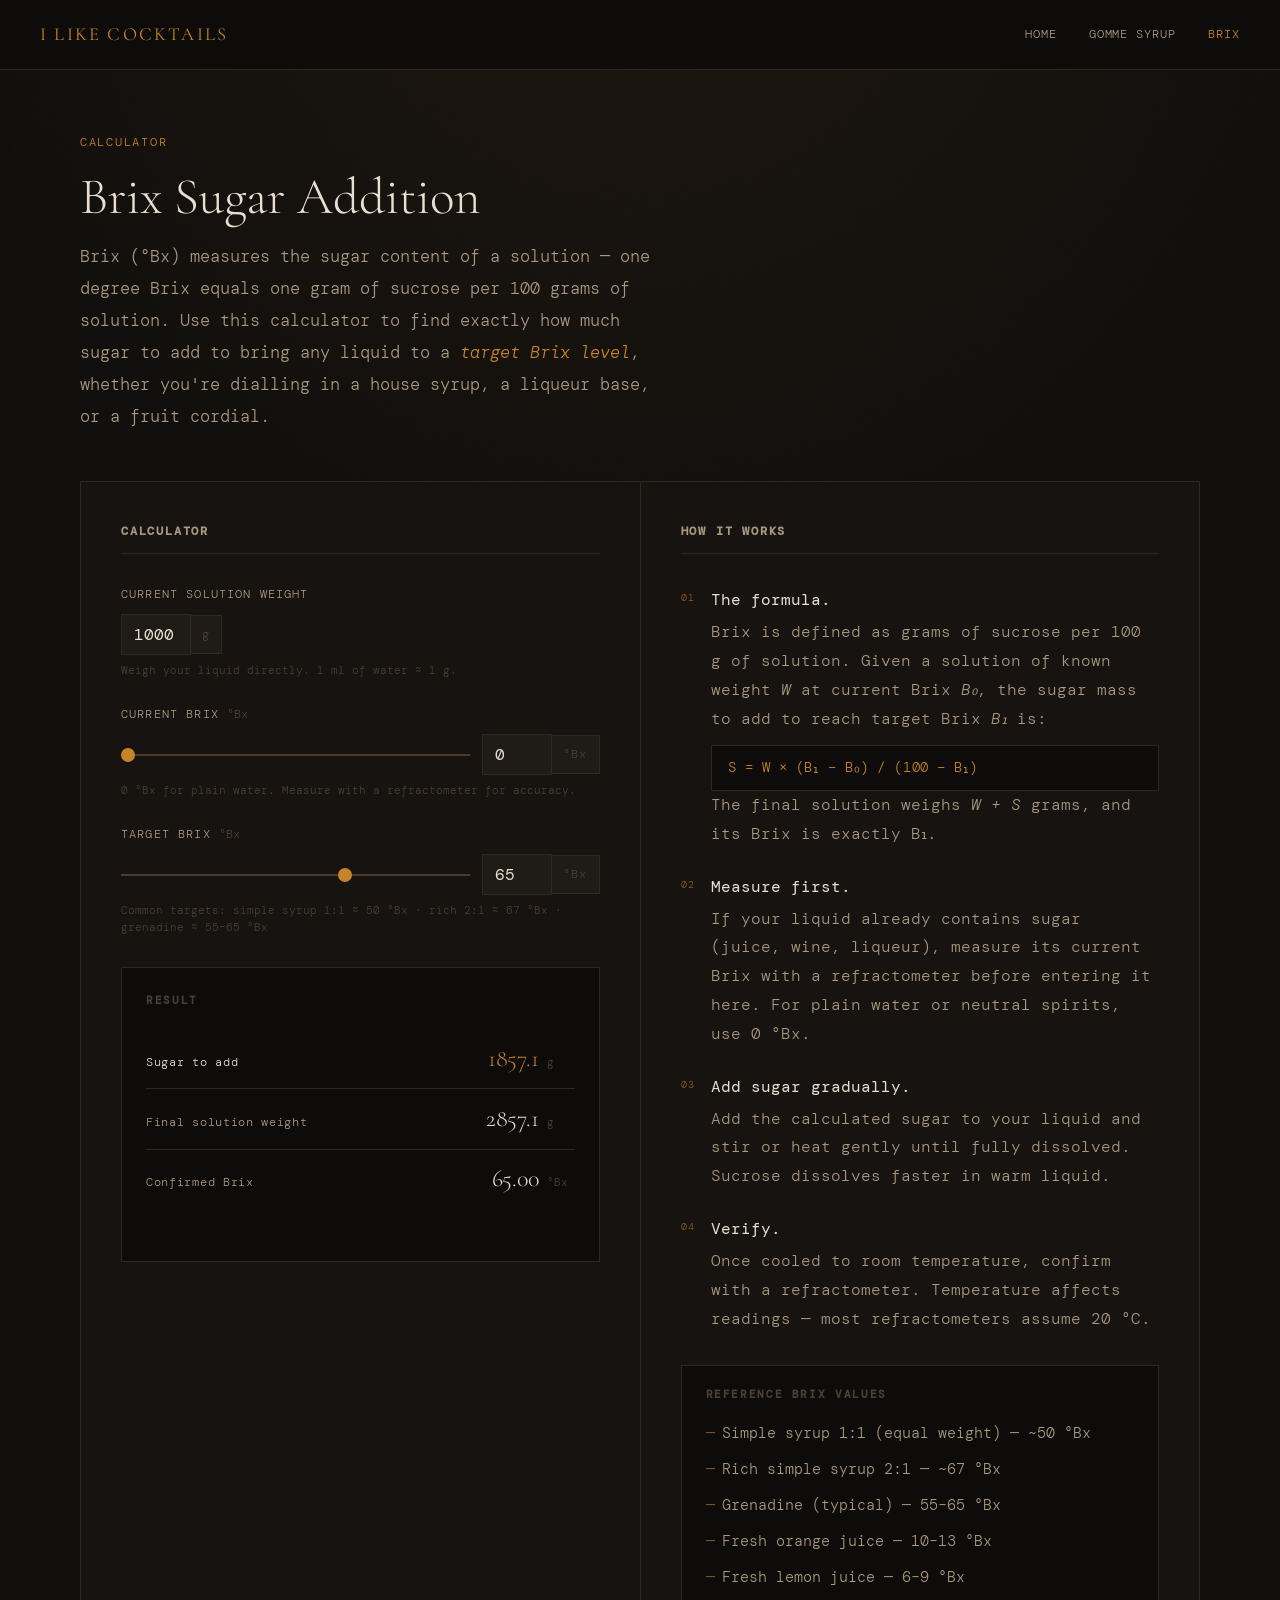
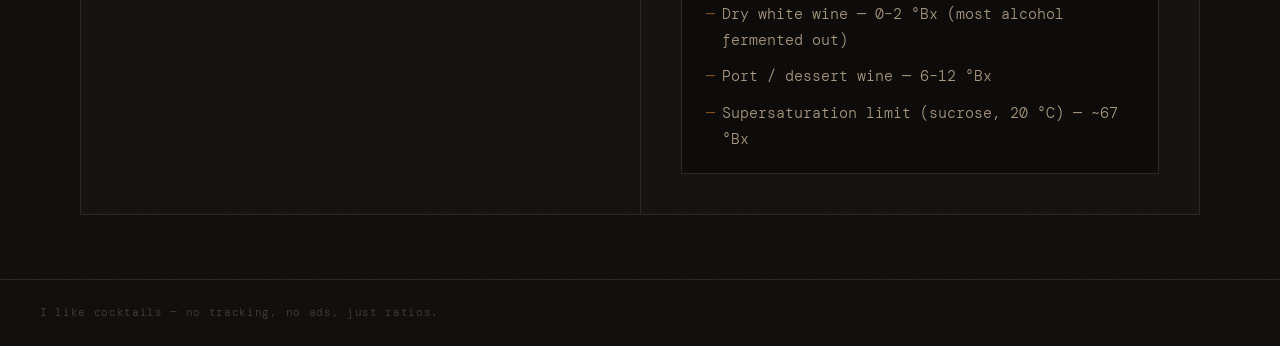
==== brix.html @ 7484436f "🎉(Init): Initial commit" ====
<!DOCTYPE html>
<html lang="en">
<head>
  <meta charset="UTF-8" />
  <meta name="viewport" content="width=device-width, initial-scale=1.0" />
  <title>Brix Calculator — The Syrup Lab</title>
  <link rel="stylesheet" href="style.css" />
</head>
<body>

  <header>
    <a href="index.html" class="logo">I like cocktails</a>
    <nav>
      <a href="index.html">Home</a>
      <a href="gomme.html">Gomme Syrup</a>
      <a href="brix.html" class="active">Brix</a>
    </nav>
  </header>

  <main class="calc-page">

    <div class="calc-header">
      <div class="calc-tag">Calculator</div>
      <h1>Brix Sugar Addition</h1>
      <p class="calc-desc">
        Brix (°Bx) measures the sugar content of a solution — one degree Brix equals
        one gram of sucrose per 100 grams of solution. Use this calculator to find
        exactly how much sugar to add to bring any liquid to a <em>target Brix level</em>,
        whether you're dialling in a house syrup, a liqueur base, or a fruit cordial.
      </p>
    </div>

    <div class="calc-layout">

      <!-- CALCULATOR PANEL -->
      <section class="calc-panel">
        <h2>Calculator</h2>

        <div class="field-group">
          <label for="solution-weight">Current solution weight</label>
          <div class="input-row">
            <input type="number" id="solution-weight" value="1000" min="1" oninput="calculate()" />
            <span class="input-unit">g</span>
          </div>
          <small class="field-hint">Weigh your liquid directly. 1 ml of water ≈ 1 g.</small>
        </div>

        <div class="field-group">
          <label for="current-brix">Current Brix <span class="label-sub">°Bx</span></label>
          <div class="input-row">
            <input type="range" id="current-brix-range" min="0" max="80" value="0" step="0.5"
              oninput="syncCurrentBrixInput(this.value); calculate()" />
            <input type="number" id="current-brix" value="0" min="0" max="80" step="0.5"
              oninput="syncCurrentBrixRange(this.value); calculate()" />
            <span class="input-unit">°Bx</span>
          </div>
          <small class="field-hint">0 °Bx for plain water. Measure with a refractometer for accuracy.</small>
        </div>

        <div class="field-group">
          <label for="target-brix">Target Brix <span class="label-sub">°Bx</span></label>
          <div class="input-row">
            <input type="range" id="target-brix-range" min="1" max="100" value="65" step="0.5"
              oninput="syncTargetBrixInput(this.value); calculate()" />
            <input type="number" id="target-brix" value="65" min="1" max="100" step="0.5"
              oninput="syncTargetBrixRange(this.value); calculate()" />
            <span class="input-unit">°Bx</span>
          </div>
          <small class="field-hint">
            Common targets: simple syrup 1:1 ≈ 50 °Bx · rich 2:1 ≈ 67 °Bx · grenadine ≈ 55–65 °Bx
          </small>
        </div>

        <div class="results-box" id="results-box">
          <h3>Result</h3>
          <div class="results-grid">
            <div class="result-item result-item--total">
              <span class="result-label">Sugar to add</span>
              <span class="result-value" id="res-sugar-add">—</span>
              <span class="result-unit">g</span>
            </div>
            <div class="result-item">
              <span class="result-label">Final solution weight</span>
              <span class="result-value" id="res-final-weight">—</span>
              <span class="result-unit">g</span>
            </div>
            <div class="result-item">
              <span class="result-label">Confirmed Brix</span>
              <span class="result-value" id="res-confirmed-brix">—</span>
              <span class="result-unit">°Bx</span>
            </div>
          </div>
          <div class="error-msg" id="error-msg"></div>
        </div>

      </section>

      <!-- NOTES PANEL -->
      <section class="notes-panel">
        <h2>How it works</h2>

        <ol class="method-steps">
          <li>
            <span class="step-num">01</span>
            <div>
              <strong>The formula.</strong>
              Brix is defined as grams of sucrose per 100 g of solution. Given a solution of
              known weight <em>W</em> at current Brix <em>B₀</em>, the sugar mass to add to
              reach target Brix <em>B₁</em> is:
              <div class="formula">
                S = W × (B₁ − B₀) / (100 − B₁)
              </div>
              The final solution weighs <em>W + S</em> grams, and its Brix is exactly B₁.
            </div>
          </li>
          <li>
            <span class="step-num">02</span>
            <div>
              <strong>Measure first.</strong>
              If your liquid already contains sugar (juice, wine, liqueur), measure its
              current Brix with a refractometer before entering it here. For plain water
              or neutral spirits, use 0 °Bx.
            </div>
          </li>
          <li>
            <span class="step-num">03</span>
            <div>
              <strong>Add sugar gradually.</strong>
              Add the calculated sugar to your liquid and stir or heat gently until fully
              dissolved. Sucrose dissolves faster in warm liquid.
            </div>
          </li>
          <li>
            <span class="step-num">04</span>
            <div>
              <strong>Verify.</strong>
              Once cooled to room temperature, confirm with a refractometer. Temperature
              affects readings — most refractometers assume 20 °C.
            </div>
          </li>
        </ol>

        <div class="tips-box">
          <h3>Reference Brix values</h3>
          <ul>
            <li>Simple syrup 1:1 (equal weight) — ~50 °Bx</li>
            <li>Rich simple syrup 2:1 — ~67 °Bx</li>
            <li>Grenadine (typical) — 55–65 °Bx</li>
            <li>Fresh orange juice — 10–13 °Bx</li>
            <li>Fresh lemon juice — 6–9 °Bx</li>
            <li>Dry white wine — 0–2 °Bx (most alcohol fermented out)</li>
            <li>Port / dessert wine — 6–12 °Bx</li>
            <li>Supersaturation limit (sucrose, 20 °C) — ~67 °Bx</li>
          </ul>
        </div>
      </section>

    </div>
  </main>

  <footer>
    <span>I like cocktails — no tracking, no ads, just ratios.</span>
  </footer>

  <script>
    function syncCurrentBrixInput(v) { document.getElementById('current-brix').value = v; }
    function syncCurrentBrixRange(v) { document.getElementById('current-brix-range').value = v; }
    function syncTargetBrixInput(v)  { document.getElementById('target-brix').value = v; }
    function syncTargetBrixRange(v)  { document.getElementById('target-brix-range').value = v; }

    function calculate() {
      const W  = parseFloat(document.getElementById('solution-weight').value) || 0;
      const B0 = parseFloat(document.getElementById('current-brix').value) || 0;
      const B1 = parseFloat(document.getElementById('target-brix').value) || 0;

      const errorEl = document.getElementById('error-msg');
      const box = document.getElementById('results-box');

      // Validation
      if (B1 >= 100) {
        showError('Target Brix must be below 100 °Bx.');
        return;
      }
      if (B1 <= B0) {
        showError('Target Brix must be higher than current Brix.');
        return;
      }
      if (W <= 0) {
        showError('Solution weight must be greater than 0 g.');
        return;
      }

      errorEl.textContent = '';
      box.classList.remove('results-box--error');

      // Core formula: S = W * (B1 - B0) / (100 - B1)
      const S = W * (B1 - B0) / (100 - B1);
      const finalWeight = W + S;
      // Verify: (sugar already in solution + S) / finalWeight * 100
      const sugarAlready = W * B0 / 100;
      const confirmedBrix = (sugarAlready + S) / finalWeight * 100;

      document.getElementById('res-sugar-add').textContent     = S.toFixed(1);
      document.getElementById('res-final-weight').textContent  = finalWeight.toFixed(1);
      document.getElementById('res-confirmed-brix').textContent = confirmedBrix.toFixed(2);
    }

    function showError(msg) {
      const errorEl = document.getElementById('error-msg');
      const box = document.getElementById('results-box');
      errorEl.textContent = msg;
      box.classList.add('results-box--error');
      ['res-sugar-add','res-final-weight','res-confirmed-brix'].forEach(id => {
        document.getElementById(id).textContent = '—';
      });
    }

    calculate();
  </script>

</body>
</html>
---- style.css ----
/* =====================================================
   THE SYRUP LAB — Dark bar aesthetic
   ===================================================== */

@import url('https://fonts.googleapis.com/css2?family=Cormorant+Garamond:ital,wght@0,300;0,400;0,600;1,300;1,400&family=DM+Mono:wght@300;400&display=swap');

/* ---- Variables ---- */
:root {
  --bg:         #0e0c0a;
  --bg-card:    #161310;
  --bg-panel:   #1a1613;
  --bg-input:   #1f1b17;
  --border:     #2e2820;
  --border-lit: #4a3d2e;
  --amber:      #c8832a;
  --amber-dim:  #8a5a1e;
  --amber-glow: rgba(200, 131, 42, 0.12);
  --gold:       #d4a843;
  --text:       #e8dfd0;
  --text-dim:   #a89880;
  --text-muted: #4a4035;
  --radius:     4px;
  --font-serif: 'Cormorant Garamond', Georgia, serif;
  --font-mono:  'DM Mono', 'Courier New', monospace;
}

/* ---- Reset ---- */
*, *::before, *::after { box-sizing: border-box; margin: 0; padding: 0; }

html { font-size: 16px; scroll-behavior: smooth; }

body {
  background: var(--bg);
  color: var(--text);
  font-family: var(--font-mono);
  font-weight: 300;
  line-height: 1.6;
  min-height: 100vh;
  display: flex;
  flex-direction: column;
  /* subtle grain overlay */
  background-image:
    radial-gradient(ellipse 80% 60% at 50% -10%, rgba(200,131,42,0.07) 0%, transparent 70%),
    url("data:image/svg+xml,%3Csvg xmlns='http://www.w3.org/2000/svg' width='200' height='200'%3E%3Cfilter id='n'%3E%3CfeTurbulence type='fractalNoise' baseFrequency='0.75' numOctaves='4' stitchTiles='stitch'/%3E%3C/filter%3E%3Crect width='200' height='200' filter='url(%23n)' opacity='0.03'/%3E%3C/svg%3E");
}

/* ---- Header ---- */
header {
  display: flex;
  align-items: center;
  justify-content: space-between;
  padding: 1.25rem 2.5rem;
  border-bottom: 1px solid var(--border);
  position: sticky;
  top: 0;
  background: rgba(14,12,10,0.92);
  backdrop-filter: blur(8px);
  z-index: 100;
}

.logo {
  font-family: var(--font-serif);
  font-weight: 400;
  font-size: 1.15rem;
  letter-spacing: 0.12em;
  text-transform: uppercase;
  color: var(--amber);
  text-decoration: none;
}

nav {
  display: flex;
  gap: 2rem;
}

nav a {
  font-family: var(--font-mono);
  font-size: 0.75rem;
  letter-spacing: 0.08em;
  text-transform: uppercase;
  color: var(--text-dim);
  text-decoration: none;
  transition: color 0.2s;
}

nav a:hover { color: var(--text); }
nav a.active { color: var(--amber); }

/* ---- Footer ---- */
footer {
  margin-top: auto;
  padding: 1.5rem 2.5rem;
  border-top: 1px solid var(--border);
  font-family: var(--font-mono);
  font-size: 0.7rem;
  color: var(--text-muted);
  letter-spacing: 0.06em;
}

/* ============================================
   LANDING PAGE
   ============================================ */
.landing {
  flex: 1;
  padding: 0 2.5rem 4rem;
  max-width: 1200px;
  width: 100%;
  margin: 0 auto;
}

/* Hero */
.hero {
  padding: 7rem 0 5rem;
  max-width: 680px;
}

.hero-tag {
  font-family: var(--font-mono);
  font-size: 0.72rem;
  letter-spacing: 0.15em;
  text-transform: uppercase;
  color: var(--amber);
  margin-bottom: 1.5rem;
}

.hero h1 {
  font-size: clamp(2.8rem, 5vw, 4.5rem);
  font-weight: 300;
  line-height: 1.1;
  letter-spacing: -0.01em;
  color: var(--text);
  margin-bottom: 1.5rem;
}

.hero h1 em {
  font-style: italic;
  color: var(--amber);
  font-weight: 300;
}

.hero-sub {
  font-size: 1.15rem;
  color: var(--text-dim);
  font-weight: 300;
  margin-bottom: 0;
  line-height: 1.85;
  max-width: 480px;
}

.cta-btn {
  display: inline-block;
  font-family: var(--font-mono);
  font-size: 0.8rem;
  letter-spacing: 0.1em;
  text-transform: uppercase;
  color: var(--amber);
  border: 1px solid var(--amber-dim);
  padding: 0.8rem 1.8rem;
  text-decoration: none;
  transition: background 0.2s, color 0.2s, border-color 0.2s;
}

.cta-btn:hover {
  background: var(--amber-glow);
  border-color: var(--amber);
}

.hero h1,
.calc-header h1,
.card h2 {
  font-family: var(--font-serif);
}

/* Cards */
.cards {
  display: grid;
  grid-template-columns: repeat(auto-fill, minmax(280px, 1fr));
  gap: 1px;
  background: var(--border);
  border: 1px solid var(--border);
}

.card {
  background: var(--bg-card);
  padding: 2rem;
  text-decoration: none;
  color: inherit;
  display: flex;
  gap: 1.25rem;
  transition: background 0.2s;
}

.card:hover:not(.card--soon) {
  background: var(--bg-panel);
}

.card--soon {
  opacity: 0.45;
  cursor: default;
}

.card-icon {
  font-size: 1.5rem;
  color: var(--amber-dim);
  flex-shrink: 0;
  line-height: 1;
  padding-top: 0.15rem;
}

.card h2 {
  font-size: 1.25rem;
  font-weight: 400;
  margin-bottom: 0.5rem;
  color: var(--text);
}

.card p {
  font-size: 1rem;
  color: var(--text-dim);
  line-height: 1.75;
  margin-bottom: 1rem;
}

.card-link {
  font-family: var(--font-mono);
  font-size: 0.72rem;
  letter-spacing: 0.1em;
  text-transform: uppercase;
  color: var(--amber);
}

.card-link--muted { color: var(--text-muted); }

/* ============================================
   CALCULATOR PAGE
   ============================================ */
.calc-page {
  flex: 1;
  padding: 0 2.5rem 4rem;
  max-width: 1200px;
  width: 100%;
  margin: 0 auto;
}

.calc-header {
  padding: 4rem 0 3rem;
  max-width: 640px;
}

.calc-tag {
  font-family: var(--font-mono);
  font-size: 0.72rem;
  letter-spacing: 0.15em;
  text-transform: uppercase;
  color: var(--amber);
  margin-bottom: 1rem;
}

.calc-header h1 {
  font-size: clamp(2.2rem, 4vw, 3.5rem);
  font-weight: 300;
  color: var(--text);
  margin-bottom: 1rem;
  line-height: 1.1;
}

.calc-desc {
  font-size: 1.08rem;
  color: var(--text-dim);
  line-height: 1.85;
  max-width: 580px;
}

.calc-desc em { color: var(--amber); font-style: italic; }

/* Layout */
.calc-layout {
  display: grid;
  grid-template-columns: 1fr 1fr;
  gap: 1px;
  background: var(--border);
  border: 1px solid var(--border);
}

.calc-panel,
.notes-panel {
  background: var(--bg-card);
  padding: 2.5rem;
}

.calc-panel h2,
.notes-panel h2 {
  font-size: 0.75rem;
  font-family: var(--font-mono);
  letter-spacing: 0.15em;
  text-transform: uppercase;
  color: var(--text-dim);
  margin-bottom: 2rem;
  padding-bottom: 0.75rem;
  border-bottom: 1px solid var(--border);
}

/* Fields */
.field-group {
  margin-bottom: 1.75rem;
}

label {
  display: block;
  font-family: var(--font-mono);
  font-size: 0.72rem;
  letter-spacing: 0.1em;
  text-transform: uppercase;
  color: var(--text-dim);
  margin-bottom: 0.6rem;
}

.label-sub {
  font-weight: 300;
  color: var(--text-muted);
  text-transform: none;
  letter-spacing: 0;
}

.field-hint {
  display: block;
  font-family: var(--font-mono);
  font-size: 0.68rem;
  color: var(--text-muted);
  margin-top: 0.45rem;
  line-height: 1.5;
}

/* Toggle buttons */
.toggle-row {
  display: flex;
  gap: 0;
}

.toggle-btn {
  font-family: var(--font-mono);
  font-size: 0.75rem;
  letter-spacing: 0.06em;
  background: var(--bg-input);
  color: var(--text-dim);
  border: 1px solid var(--border);
  padding: 0.5rem 1rem;
  cursor: pointer;
  transition: background 0.15s, color 0.15s;
  flex: 1;
}

.toggle-btn + .toggle-btn { border-left: none; }

.toggle-btn.active {
  background: var(--amber-glow);
  color: var(--amber);
  border-color: var(--amber-dim);
}

.toggle-btn:hover:not(.active) { background: var(--bg-panel); color: var(--text); }

/* Number input row */
.input-row {
  display: flex;
  align-items: center;
  gap: 0;
}

input[type="number"] {
  background: var(--bg-input);
  border: 1px solid var(--border);
  color: var(--text);
  font-family: var(--font-mono);
  font-size: 1rem;
  padding: 0.55rem 0.75rem;
  width: 100%;
  outline: none;
  -moz-appearance: textfield;
  appearance: textfield;
  transition: border-color 0.2s;
}

input[type="number"]::-webkit-outer-spin-button,
input[type="number"]::-webkit-inner-spin-button { -webkit-appearance: none; }

input[type="number"]:focus { border-color: var(--amber-dim); }

.input-unit {
  font-family: var(--font-mono);
  font-size: 0.75rem;
  letter-spacing: 0.08em;
  color: var(--text-muted);
  background: var(--bg-input);
  border: 1px solid var(--border);
  border-left: none;
  padding: 0.55rem 0.7rem;
  white-space: nowrap;
}

/* Range slider */
input[type="range"] {
  flex: 1;
  -webkit-appearance: none;
  appearance: none;
  height: 2px;
  background: var(--border-lit);
  outline: none;
  margin-right: 0.75rem;
  cursor: pointer;
}

input[type="range"]::-webkit-slider-thumb {
  -webkit-appearance: none;
  width: 14px;
  height: 14px;
  border-radius: 50%;
  background: var(--amber);
  cursor: pointer;
}

input[type="range"]::-moz-range-thumb {
  width: 14px;
  height: 14px;
  border-radius: 50%;
  background: var(--amber);
  border: none;
  cursor: pointer;
}

.input-row input[type="number"]:last-of-type {
  width: 70px;
  flex-shrink: 0;
}

/* Results box */
.results-box {
  background: var(--bg);
  border: 1px solid var(--border);
  padding: 1.5rem;
  margin-top: 2rem;
}

.results-box h3 {
  font-family: var(--font-mono);
  font-size: 0.68rem;
  letter-spacing: 0.15em;
  text-transform: uppercase;
  color: var(--text-muted);
  margin-bottom: 1.25rem;
}

.results-grid {
  display: grid;
  gap: 0;
}

.result-item {
  display: flex;
  align-items: baseline;
  gap: 0.5rem;
  padding: 0.65rem 0;
  border-bottom: 1px solid var(--border);
}

.result-item:last-child { border-bottom: none; }

.result-label {
  font-family: var(--font-mono);
  font-size: 0.72rem;
  letter-spacing: 0.06em;
  color: var(--text-dim);
  flex: 1;
}

.result-value {
  font-size: 1.5rem;
  font-weight: 300;
  color: var(--text);
  font-family: var(--font-serif);
  letter-spacing: -0.01em;
  min-width: 60px;
  text-align: right;
}

.result-unit {
  font-family: var(--font-mono);
  font-size: 0.7rem;
  color: var(--text-muted);
  min-width: 28px;
}

.result-item--total .result-value { color: var(--amber); }
.result-item--total .result-label { color: var(--text); }

/* ---- Notes / method panel ---- */
.method-steps {
  list-style: none;
  display: flex;
  flex-direction: column;
  gap: 1.5rem;
  margin-bottom: 2rem;
}

.method-steps li {
  display: flex;
  gap: 1rem;
  font-size: 1rem;
  line-height: 1.8;
  color: var(--text-dim);
}

.step-num {
  font-family: var(--font-mono);
  font-size: 0.65rem;
  color: var(--amber-dim);
  letter-spacing: 0.1em;
  padding-top: 0.2rem;
  flex-shrink: 0;
}

.method-steps strong {
  display: block;
  color: var(--text);
  font-weight: 400;
  margin-bottom: 0.2rem;
}

.tips-box {
  background: var(--bg);
  border: 1px solid var(--border);
  padding: 1.25rem 1.5rem;
}

.tips-box h3 {
  font-family: var(--font-mono);
  font-size: 0.68rem;
  letter-spacing: 0.15em;
  text-transform: uppercase;
  color: var(--text-muted);
  margin-bottom: 1rem;
}

.tips-box ul {
  list-style: none;
  display: flex;
  flex-direction: column;
  gap: 0.6rem;
}

.tips-box li {
  font-size: 0.95rem;
  color: var(--text-dim);
  padding-left: 1rem;
  position: relative;
  line-height: 1.75;
}

.tips-box li::before {
  content: '—';
  position: absolute;
  left: 0;
  color: var(--amber-dim);
}

/* Formula display */
.formula {
  font-family: var(--font-mono);
  font-size: 0.85rem;
  color: var(--amber);
  background: var(--bg);
  border: 1px solid var(--border);
  padding: 0.6rem 1rem;
  margin-top: 0.75rem;
  letter-spacing: 0.04em;
}

/* Error state */
.results-box--error {
  border-color: #6b2a2a;
}

.error-msg {
  font-family: var(--font-mono);
  font-size: 0.72rem;
  color: #c06060;
  margin-top: 0.75rem;
  min-height: 1rem;
  letter-spacing: 0.04em;
}

/* ============================================
   RESPONSIVE
   ============================================ */
@media (max-width: 800px) {
  header { padding: 1rem 1.25rem; }
  nav { gap: 1.25rem; }
  .landing, .calc-page { padding: 0 1.25rem 3rem; }
  .hero { padding: 4rem 0 3rem; }
  .calc-layout { grid-template-columns: 1fr; }
  footer { padding: 1.25rem; }
}

@media (max-width: 500px) {
  .logo { font-size: 0.95rem; }
  nav a { font-size: 0.68rem; }
  .hero h1 { font-size: 2.2rem; }
}
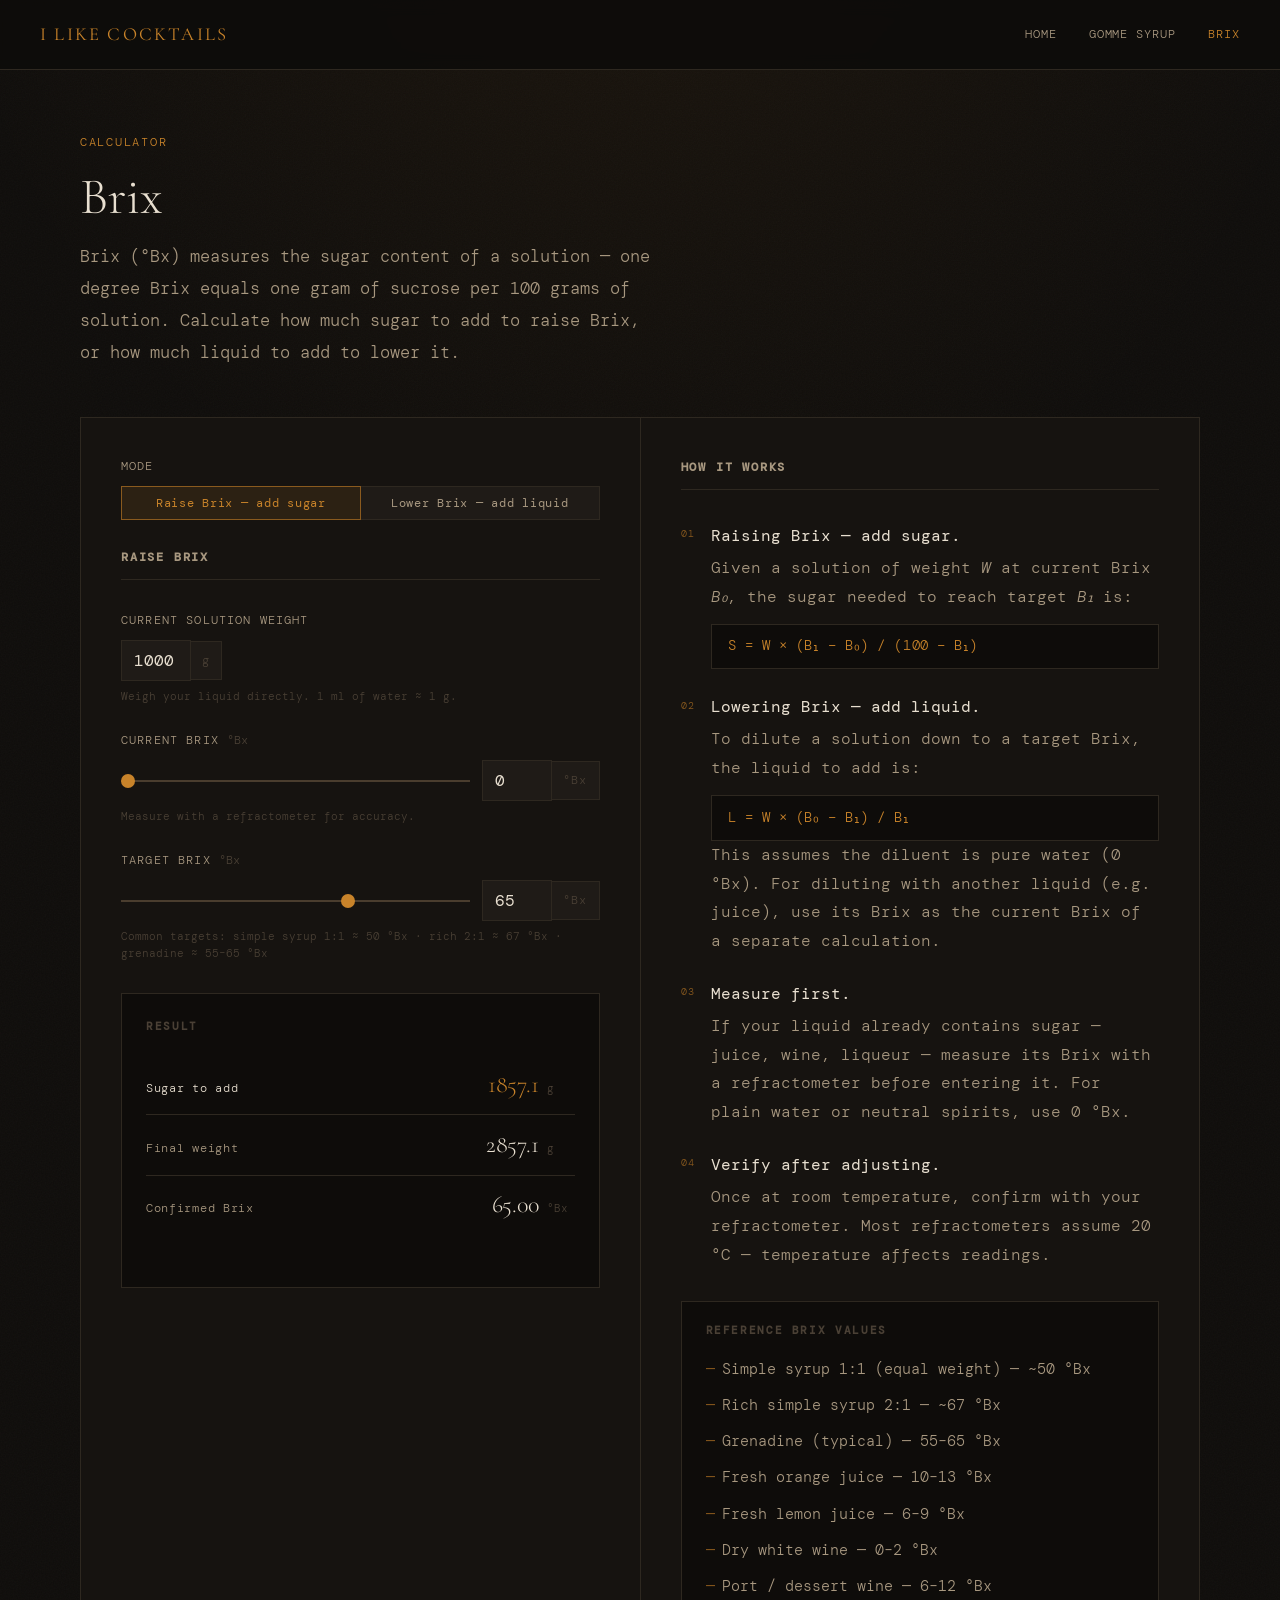
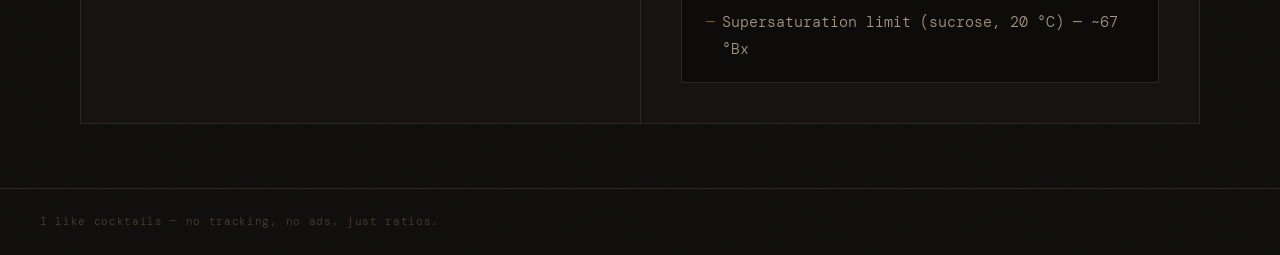
==== commit 9d440002: "✨(feat): Add stuff and refactor landing page" ====
--- a/brix.html
+++ b/brix.html
@@ -3,7 +3,7 @@
 <head>
   <meta charset="UTF-8" />
   <meta name="viewport" content="width=device-width, initial-scale=1.0" />
-  <title>Brix Calculator — The Syrup Lab</title>
+  <title>Brix Calculator — I like cocktails</title>
   <link rel="stylesheet" href="style.css" />
 </head>
 <body>
@@ -21,12 +21,11 @@
 
     <div class="calc-header">
       <div class="calc-tag">Calculator</div>
-      <h1>Brix Sugar Addition</h1>
+      <h1>Brix</h1>
       <p class="calc-desc">
         Brix (°Bx) measures the sugar content of a solution — one degree Brix equals
-        one gram of sucrose per 100 grams of solution. Use this calculator to find
-        exactly how much sugar to add to bring any liquid to a <em>target Brix level</em>,
-        whether you're dialling in a house syrup, a liqueur base, or a fruit cordial.
+        one gram of sucrose per 100 grams of solution. Calculate how much sugar to add
+        to raise Brix, or how much liquid to add to lower it.
       </p>
     </div>
 
@@ -34,7 +33,16 @@
 
       <!-- CALCULATOR PANEL -->
       <section class="calc-panel">
-        <h2>Calculator</h2>
+
+        <div class="field-group">
+          <label>Mode</label>
+          <div class="toggle-row">
+            <button class="toggle-btn active" id="btn-raise" onclick="setMode('raise')">Raise Brix — add sugar</button>
+            <button class="toggle-btn" id="btn-lower" onclick="setMode('lower')">Lower Brix — add liquid</button>
+          </div>
+        </div>
+
+        <h2 id="panel-title">Raise Brix</h2>
 
         <div class="field-group">
           <label for="solution-weight">Current solution weight</label>
@@ -48,39 +56,39 @@
         <div class="field-group">
           <label for="current-brix">Current Brix <span class="label-sub">°Bx</span></label>
           <div class="input-row">
-            <input type="range" id="current-brix-range" min="0" max="80" value="0" step="0.5"
+            <input type="range" id="current-brix-range" min="0" max="99" value="0" step="0.5"
               oninput="syncCurrentBrixInput(this.value); calculate()" />
-            <input type="number" id="current-brix" value="0" min="0" max="80" step="0.5"
+            <input type="number" id="current-brix" value="0" min="0" max="99" step="0.5"
               oninput="syncCurrentBrixRange(this.value); calculate()" />
             <span class="input-unit">°Bx</span>
           </div>
-          <small class="field-hint">0 °Bx for plain water. Measure with a refractometer for accuracy.</small>
+          <small class="field-hint">Measure with a refractometer for accuracy.</small>
         </div>
 
         <div class="field-group">
           <label for="target-brix">Target Brix <span class="label-sub">°Bx</span></label>
           <div class="input-row">
-            <input type="range" id="target-brix-range" min="1" max="100" value="65" step="0.5"
+            <input type="range" id="target-brix-range" min="0" max="99" value="65" step="0.5"
               oninput="syncTargetBrixInput(this.value); calculate()" />
-            <input type="number" id="target-brix" value="65" min="1" max="100" step="0.5"
+            <input type="number" id="target-brix" value="65" min="0" max="99" step="0.5"
               oninput="syncTargetBrixRange(this.value); calculate()" />
             <span class="input-unit">°Bx</span>
           </div>
-          <small class="field-hint">
+          <small class="field-hint" id="target-hint">
             Common targets: simple syrup 1:1 ≈ 50 °Bx · rich 2:1 ≈ 67 °Bx · grenadine ≈ 55–65 °Bx
           </small>
         </div>
 
         <div class="results-box" id="results-box">
-          <h3>Result</h3>
+          <h3 id="results-title">Result</h3>
           <div class="results-grid">
             <div class="result-item result-item--total">
-              <span class="result-label">Sugar to add</span>
-              <span class="result-value" id="res-sugar-add">—</span>
-              <span class="result-unit">g</span>
+              <span class="result-label" id="res-main-label">Sugar to add</span>
+              <span class="result-value" id="res-main">—</span>
+              <span class="result-unit" id="res-main-unit">g</span>
             </div>
             <div class="result-item">
-              <span class="result-label">Final solution weight</span>
+              <span class="result-label">Final weight</span>
               <span class="result-value" id="res-final-weight">—</span>
               <span class="result-unit">g</span>
             </div>
@@ -103,39 +111,37 @@
           <li>
             <span class="step-num">01</span>
             <div>
-              <strong>The formula.</strong>
-              Brix is defined as grams of sucrose per 100 g of solution. Given a solution of
-              known weight <em>W</em> at current Brix <em>B₀</em>, the sugar mass to add to
-              reach target Brix <em>B₁</em> is:
-              <div class="formula">
-                S = W × (B₁ − B₀) / (100 − B₁)
-              </div>
-              The final solution weighs <em>W + S</em> grams, and its Brix is exactly B₁.
+              <strong>Raising Brix — add sugar.</strong>
+              Given a solution of weight <em>W</em> at current Brix <em>B₀</em>, the sugar
+              needed to reach target <em>B₁</em> is:
+              <div class="formula">S = W × (B₁ − B₀) / (100 − B₁)</div>
             </div>
           </li>
           <li>
             <span class="step-num">02</span>
             <div>
+              <strong>Lowering Brix — add liquid.</strong>
+              To dilute a solution down to a target Brix, the liquid to add is:
+              <div class="formula">L = W × (B₀ − B₁) / B₁</div>
+              This assumes the diluent is pure water (0 °Bx). For diluting with another
+              liquid (e.g. juice), use its Brix as the current Brix of a separate calculation.
+            </div>
+          </li>
+          <li>
+            <span class="step-num">03</span>
+            <div>
               <strong>Measure first.</strong>
-              If your liquid already contains sugar (juice, wine, liqueur), measure its
-              current Brix with a refractometer before entering it here. For plain water
-              or neutral spirits, use 0 °Bx.
-            </div>
-          </li>
-          <li>
-            <span class="step-num">03</span>
-            <div>
-              <strong>Add sugar gradually.</strong>
-              Add the calculated sugar to your liquid and stir or heat gently until fully
-              dissolved. Sucrose dissolves faster in warm liquid.
+              If your liquid already contains sugar — juice, wine, liqueur — measure its
+              Brix with a refractometer before entering it. For plain water or neutral
+              spirits, use 0 °Bx.
             </div>
           </li>
           <li>
             <span class="step-num">04</span>
             <div>
-              <strong>Verify.</strong>
-              Once cooled to room temperature, confirm with a refractometer. Temperature
-              affects readings — most refractometers assume 20 °C.
+              <strong>Verify after adjusting.</strong>
+              Once at room temperature, confirm with your refractometer.
+              Most refractometers assume 20 °C — temperature affects readings.
             </div>
           </li>
         </ol>
@@ -148,7 +154,7 @@
             <li>Grenadine (typical) — 55–65 °Bx</li>
             <li>Fresh orange juice — 10–13 °Bx</li>
             <li>Fresh lemon juice — 6–9 °Bx</li>
-            <li>Dry white wine — 0–2 °Bx (most alcohol fermented out)</li>
+            <li>Dry white wine — 0–2 °Bx</li>
             <li>Port / dessert wine — 6–12 °Bx</li>
             <li>Supersaturation limit (sucrose, 20 °C) — ~67 °Bx</li>
           </ul>
@@ -163,6 +169,43 @@
   </footer>
 
   <script>
+    let mode = 'raise';
+
+    function setMode(m) {
+      mode = m;
+      document.getElementById('btn-raise').classList.toggle('active', m === 'raise');
+      document.getElementById('btn-lower').classList.toggle('active', m === 'lower');
+
+      if (m === 'raise') {
+        document.getElementById('panel-title').textContent  = 'Raise Brix';
+        document.getElementById('res-main-label').textContent = 'Sugar to add';
+        document.getElementById('res-main-unit').textContent  = 'g';
+        document.getElementById('target-hint').textContent =
+          'Common targets: simple syrup 1:1 ≈ 50 °Bx · rich 2:1 ≈ 67 °Bx · grenadine ≈ 55–65 °Bx';
+        // restore raise-mode defaults if current > target
+        const b0 = parseFloat(document.getElementById('current-brix').value) || 0;
+        const b1 = parseFloat(document.getElementById('target-brix').value) || 0;
+        if (b1 <= b0) {
+          document.getElementById('target-brix').value = Math.min(b0 + 10, 99);
+          document.getElementById('target-brix-range').value = Math.min(b0 + 10, 99);
+        }
+      } else {
+        document.getElementById('panel-title').textContent  = 'Lower Brix';
+        document.getElementById('res-main-label').textContent = 'Water to add';
+        document.getElementById('res-main-unit').textContent  = 'g';
+        document.getElementById('target-hint').textContent =
+          'Target must be lower than current Brix. Assumes pure water (0 °Bx) as diluent.';
+        // restore lower-mode defaults if target >= current
+        const b0 = parseFloat(document.getElementById('current-brix').value) || 0;
+        const b1 = parseFloat(document.getElementById('target-brix').value) || 0;
+        if (b1 >= b0) {
+          document.getElementById('target-brix').value = Math.max(b0 - 10, 1);
+          document.getElementById('target-brix-range').value = Math.max(b0 - 10, 1);
+        }
+      }
+      calculate();
+    }
+
     function syncCurrentBrixInput(v) { document.getElementById('current-brix').value = v; }
     function syncCurrentBrixRange(v) { document.getElementById('current-brix-range').value = v; }
     function syncTargetBrixInput(v)  { document.getElementById('target-brix').value = v; }
@@ -174,43 +217,52 @@
       const B1 = parseFloat(document.getElementById('target-brix').value) || 0;
 
       const errorEl = document.getElementById('error-msg');
-      const box = document.getElementById('results-box');
-
-      // Validation
-      if (B1 >= 100) {
-        showError('Target Brix must be below 100 °Bx.');
-        return;
+      const box     = document.getElementById('results-box');
+
+      if (W <= 0) { showError('Solution weight must be greater than 0 g.'); return; }
+
+      if (mode === 'raise') {
+        if (B1 >= 100) { showError('Target Brix must be below 100 °Bx.'); return; }
+        if (B1 <= B0)  { showError('Target Brix must be higher than current Brix.'); return; }
+
+        // S = W * (B1 - B0) / (100 - B1)
+        const S = W * (B1 - B0) / (100 - B1);
+        const finalWeight = W + S;
+        const sugarAlready = W * B0 / 100;
+        const confirmedBrix = (sugarAlready + S) / finalWeight * 100;
+
+        clearError();
+        document.getElementById('res-main').textContent          = S.toFixed(1);
+        document.getElementById('res-final-weight').textContent  = finalWeight.toFixed(1);
+        document.getElementById('res-confirmed-brix').textContent = confirmedBrix.toFixed(2);
+
+      } else {
+        if (B0 <= 0)  { showError('Current Brix must be greater than 0 °Bx to dilute.'); return; }
+        if (B1 <= 0)  { showError('Target Brix must be greater than 0 °Bx.'); return; }
+        if (B1 >= B0) { showError('Target Brix must be lower than current Brix.'); return; }
+
+        // L = W * (B0 - B1) / B1
+        const L = W * (B0 - B1) / B1;
+        const finalWeight = W + L;
+        const sugarInSolution = W * B0 / 100;
+        const confirmedBrix = sugarInSolution / finalWeight * 100;
+
+        clearError();
+        document.getElementById('res-main').textContent          = L.toFixed(1);
+        document.getElementById('res-final-weight').textContent  = finalWeight.toFixed(1);
+        document.getElementById('res-confirmed-brix').textContent = confirmedBrix.toFixed(2);
       }
-      if (B1 <= B0) {
-        showError('Target Brix must be higher than current Brix.');
-        return;
-      }
-      if (W <= 0) {
-        showError('Solution weight must be greater than 0 g.');
-        return;
-      }
-
-      errorEl.textContent = '';
-      box.classList.remove('results-box--error');
-
-      // Core formula: S = W * (B1 - B0) / (100 - B1)
-      const S = W * (B1 - B0) / (100 - B1);
-      const finalWeight = W + S;
-      // Verify: (sugar already in solution + S) / finalWeight * 100
-      const sugarAlready = W * B0 / 100;
-      const confirmedBrix = (sugarAlready + S) / finalWeight * 100;
-
-      document.getElementById('res-sugar-add').textContent     = S.toFixed(1);
-      document.getElementById('res-final-weight').textContent  = finalWeight.toFixed(1);
-      document.getElementById('res-confirmed-brix').textContent = confirmedBrix.toFixed(2);
+    }
+
+    function clearError() {
+      document.getElementById('error-msg').textContent = '';
+      document.getElementById('results-box').classList.remove('results-box--error');
     }
 
     function showError(msg) {
-      const errorEl = document.getElementById('error-msg');
-      const box = document.getElementById('results-box');
-      errorEl.textContent = msg;
-      box.classList.add('results-box--error');
-      ['res-sugar-add','res-final-weight','res-confirmed-brix'].forEach(id => {
+      document.getElementById('error-msg').textContent = msg;
+      document.getElementById('results-box').classList.add('results-box--error');
+      ['res-main','res-final-weight','res-confirmed-brix'].forEach(id => {
         document.getElementById(id).textContent = '—';
       });
     }
